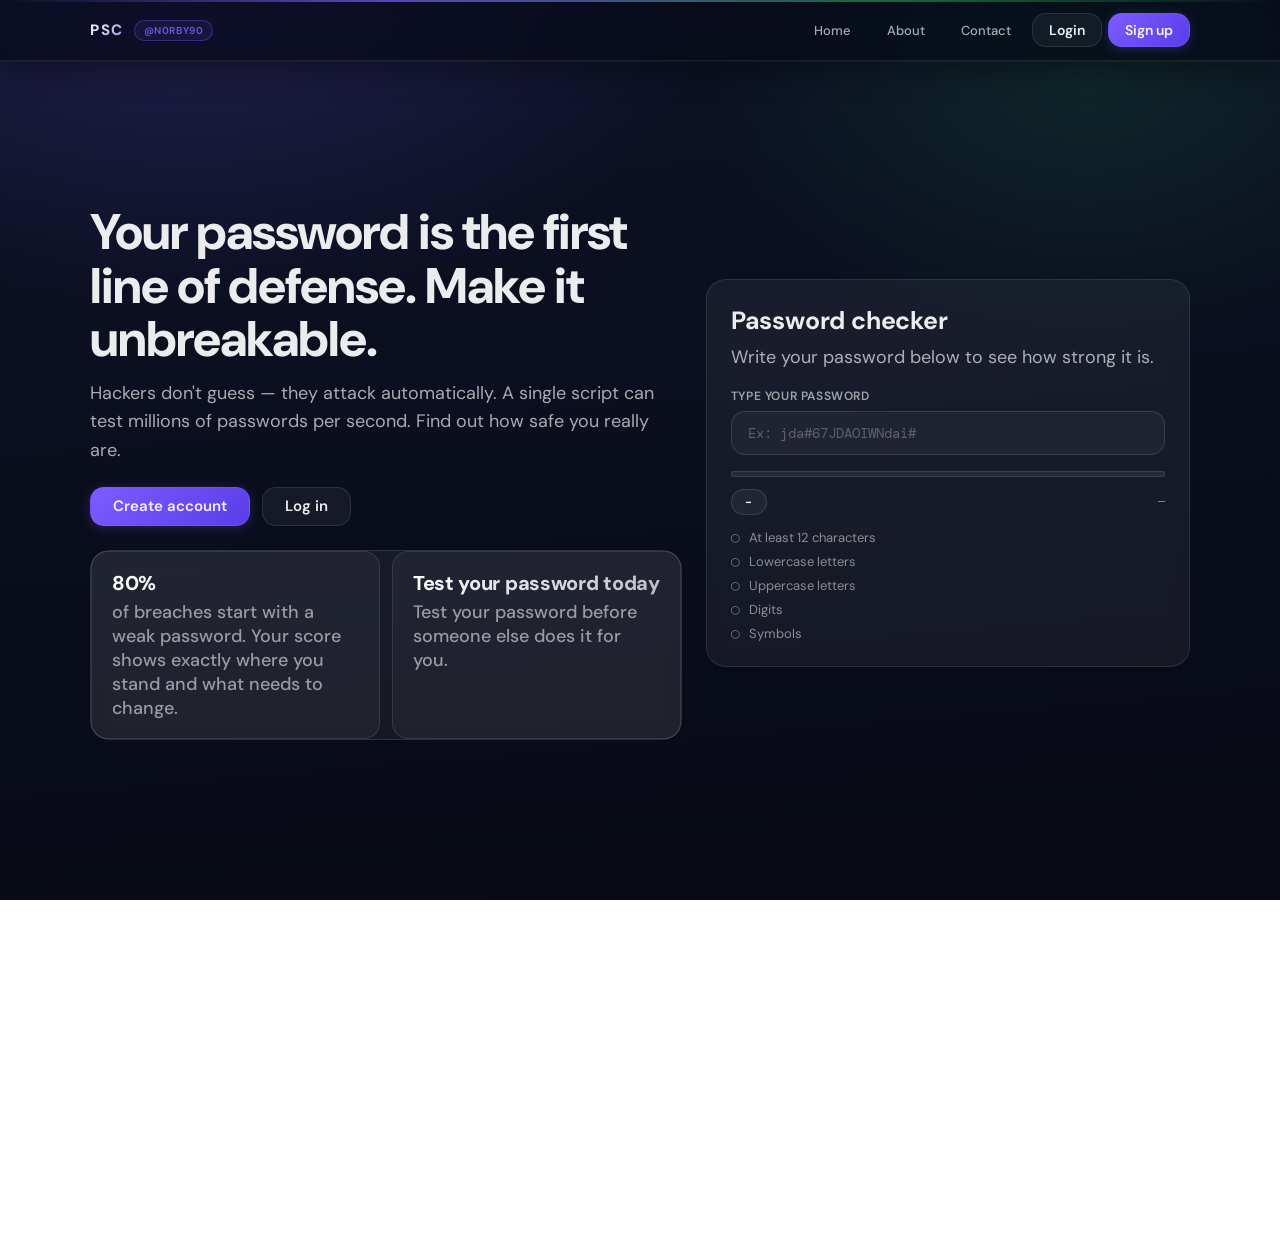
==== index.html @ a7d612fc "Update index.html" ====
<!doctype html>
<html lang="ro">
<head>
  <meta charset="UTF-8" />
  <meta name="viewport" content="width=device-width,initial-scale=1" />
  <title>Password Strength Manager</title>
  <link rel="stylesheet" href="public/style-base.css" />
  <link rel="stylesheet" href="public/style-home.css" />
  <script src="public/strength.js" defer></script>
</head>
<body>
  <header class="nav">
    <div class="container nav-inner">
      <div class="brand">
        <span>PSC</span>
        <span class="badge">@n0rby90</span>
      </div>
      <nav class="nav-links">
        <a class="btn ghost" href="/">Home</a>
        <a class="btn ghost" href="./about/about.html">About</a>
        <a class="btn ghost" href="contact/contact.html">Contact</a>
        <a class="btn" href="./login/login.html">Login</a>
        <a class="btn primary" href="signup/signup.html">Sign up</a>
      </nav>
    </div>
  </header>

  <main class="container">
    <section class="hero">
      <div class="hero-left">
        <h1 class="h1">Your password is the first line of defense. Make it unbreakable.</h1>
        <p class="p" style="margin-top: 12px;">Hackers don't guess — they attack automatically. A single script can test millions of passwords per second. Find out how safe you really are.</p>
        <div class="hero-cta">
          <a class="btn primary" href="/signup">Create account</a>
          <a class="btn" href="/login">Log in</a>
        </div>
        <div class="stats panel">
          <div class="stat">
            <div class="stat-n">80%</div>
            <div class="stat-p">of breaches start with a weak password. Your score shows exactly where you stand and what needs to change.</div>
          </div>
          <div class="stat">
            <div class="stat-n">Test your password today</div>
            <div class="stat-p">Test your password before someone else does it for you.</div>
          </div>
        </div>
      </div>

      <div class="hero-right panel">
        <h2 class="h2">Password checker</h2>
        <p class="p" style="margin-top: 6px;">Write your password below to see how strong it is.</p>
        <label class="label" for="pwCheck">Type your password</label>
        <input id="pwCheck" class="input" type="password" placeholder="Ex: jda#67JDAOIWNdai#" autocomplete="new-password" />
        <div class="meter"><div id="bar" class="bar"></div></div>
        <div class="row">
          <span id="label" class="pill">-</span>
          <span id="crackTime" class="crack-time">—</span>
        </div>
        <ul class="rules">
          <li id="rLen">At least 12 characters</li>
          <li id="rLow">Lowercase letters</li>
          <li id="rUp">Uppercase letters</li>
          <li id="rDig">Digits</li>
          <li id="rSym">Symbols</li>
        </ul>
      </div>
    </section>

    <section class="features">
      <div class="panel feature"><h3 class="h2">Clear Score</h3><p class="p" style="margin-top: 6px;">A strong password isn't hard to remember — it's hard to guess. Length and character variety make the real difference.</p></div>
      <div class="panel feature"><h3 class="h2">Every account you own is a target</h3><p class="p" style="margin-top: 6px;">Most people don't find out until it's too late.</p></div>
      <div class="panel feature"><h3 class="h2">Let us take care of your passwords</h3><p class="p" style="margin-top: 6px;">Your passwords are never stored in plain text. We use bcrypt — even if someone reaches the database, they'll find nothing useful.</p></div>
    </section>

    <footer style="margin-top: 18px; color: var(--muted); font-size: 12px; text-align:center;">© 2026 n0rby90. All rights reserved.</footer>
  </main>
</body>
</html>
---- public/style-base.css ----
@import url('https://fonts.googleapis.com/css2?family=DM+Sans:wght@400;500;700;800&family=DM+Mono:wght@400;500&display=swap');

:root{
  --bg: #070a14;
  --bg2: #0b1022;
  --panel: rgba(255,255,255,0.055);
  --panel2: rgba(255,255,255,0.08);
  --border: rgba(255,255,255,0.10);
  --border-hover: rgba(255,255,255,0.18);
  --text: rgba(255,255,255,0.92);
  --muted: rgba(255,255,255,0.65);
  --muted2: rgba(255,255,255,0.45);
  --brand: #7c5cff;
  --brand2: #22c55e;
  --shadow: 0 20px 60px rgba(0,0,0,0.60);
  --shadow-sm: 0 4px 20px rgba(0,0,0,0.35);
  --radius: 20px;
  --radius-sm: 14px;
}

*, *::before, *::after { box-sizing: border-box; }
html, body { height: 100%; }

body {
  margin: 0;
  font-family: 'DM Sans', ui-sans-serif, system-ui, -apple-system, sans-serif;
  color: var(--text);
  background:
    radial-gradient(ellipse 900px 600px at 15% -5%, rgba(124,92,255,0.20) 0%, transparent 60%),
    radial-gradient(ellipse 700px 500px at 85% 8%, rgba(34,197,94,0.12) 0%, transparent 55%),
    linear-gradient(175deg, #0d1226 0%, var(--bg) 100%);
  background-attachment: fixed;
  min-height: 100vh;
}

a { color: inherit; text-decoration: none; }

.container {
  width: min(1100px, calc(100% - 48px));
  margin: 0 auto;
}

/* ── Navbar ── */
.nav {
  position: sticky;
  top: 0;
  z-index: 50;
  backdrop-filter: blur(20px) saturate(1.6);
  -webkit-backdrop-filter: blur(20px) saturate(1.6);
  background: rgba(7,10,20,0.72);
  border-bottom: 1px solid rgba(255,255,255,0.08);
  /* subtle top glow */
  box-shadow:
    0 1px 0 0 rgba(255,255,255,0.04),
    0 8px 32px rgba(0,0,0,0.40);
}

/* thin brand-colored line at the very top */
.nav::before {
  content: '';
  position: absolute;
  top: 0; left: 0; right: 0;
  height: 2px;
  background: linear-gradient(90deg,
    transparent 0%,
    rgba(124,92,255,0.70) 30%,
    rgba(34,197,94,0.50) 70%,
    transparent 100%);
}

.nav-inner {
  display: flex;
  align-items: center;
  justify-content: space-between;
  gap: 16px;
  padding: 13px 0;
}

.brand {
  display: flex;
  align-items: center;
  gap: 10px;
  font-weight: 800;
  font-size: 15px;
  letter-spacing: 1.5px;
  text-transform: uppercase;
}

/* PSM text with subtle gradient */
.brand > span:first-child {
  background: linear-gradient(135deg, #fff 0%, rgba(180,160,255,0.90) 100%);
  -webkit-background-clip: text;
  -webkit-text-fill-color: transparent;
  background-clip: text;
}

.badge {
  font-size: 10px;
  font-weight: 600;
  color: rgba(124,92,255,0.90);
  border: 1px solid rgba(124,92,255,0.35);
  padding: 3px 9px;
  border-radius: 999px;
  background: rgba(124,92,255,0.10);
  letter-spacing: 0.6px;
  text-transform: uppercase;
}

/* nav center slot (empty for now, ready for links) */
.nav-center {
  display: flex;
  align-items: center;
  gap: 4px;
}

.nav-links {
  display: flex;
  align-items: center;
  gap: 6px;
}

/* nav ghost style — text-only feel */
.nav-links .btn.ghost {
  font-size: 13px;
  font-weight: 500;
  color: var(--muted);
  padding: 8px 14px;
  border-radius: 10px;
}

.nav-links .btn.ghost:hover {
  color: var(--text);
  background: rgba(255,255,255,0.06);
  border-color: transparent;
}

/* separator dot between ghost and bordered btns */
.nav-sep {
  width: 1px;
  height: 20px;
  background: rgba(255,255,255,0.10);
  margin: 0 4px;
}

/* ── Buttons ── */
.btn {
  display: inline-flex;
  align-items: center;
  justify-content: center;
  gap: 8px;
  padding: 9px 16px;
  border-radius: var(--radius-sm);
  border: 1px solid var(--border);
  background: rgba(255,255,255,0.05);
  color: var(--text);
  cursor: pointer;
  font-family: inherit;
  font-size: 14px;
  font-weight: 600;
  line-height: 1;
  transition: transform 100ms ease, background 120ms ease, border-color 120ms ease, box-shadow 120ms ease;
  white-space: nowrap;
  user-select: none;
}

.btn:hover {
  transform: translateY(-1px);
  background: rgba(255,255,255,0.09);
  border-color: var(--border-hover);
  box-shadow: 0 4px 16px rgba(0,0,0,0.25);
}

.btn:active { transform: translateY(0); }

.btn.ghost {
  background: transparent;
  border-color: transparent;
}
.btn.ghost:hover {
  background: rgba(255,255,255,0.06);
  border-color: var(--border);
}

.btn.primary {
  background: linear-gradient(135deg, #7c5cff 0%, #5a3de8 100%);
  border-color: rgba(124,92,255,0.50);
  box-shadow: 0 2px 12px rgba(124,92,255,0.25);
}

.btn.primary:hover {
  background: linear-gradient(135deg, #8d6fff 0%, #6a4df8 100%);
  box-shadow: 0 4px 20px rgba(124,92,255,0.40);
}

/* ── Panel ── */
.panel {
  background: var(--panel);
  border: 1px solid var(--border);
  border-radius: var(--radius);
  backdrop-filter: blur(8px);
  -webkit-backdrop-filter: blur(8px);
}

/* ── Typography ── */
.h1 {
  font-size: clamp(32px, 4.5vw, 50px);
  line-height: 1.07;
  margin: 0;
  letter-spacing: -1px;
  font-weight: 800;
}

.h2 {
  font-size: 25px;
  font-weight: 700;
  margin: 0;
  letter-spacing: -0.2px;
}

.p {
  margin: 0;
  color: var(--muted);
  font-size: 18px;
  line-height: 1.6;
}

small, .small { color: var(--muted2); font-size: 12px; }

/* ── Responsive ── */
@media (max-width: 900px) {
  .container { width: min(1100px, calc(100% - 28px)); }
  .nav-links { gap: 6px; }
  .btn { padding: 9px 12px; font-size: 13px; }
}

@media (max-width: 480px) {
  .nav-links .btn.ghost { display: none; }
}
---- public/style-home.css ----
/* ══════════════════════════════════════
   HOME PAGE — style-home.css
   ══════════════════════════════════════ */

main {
  padding: 0 0 60px;
}

/* ── Hero ── */
.hero {
  display: grid;
  grid-template-columns: 1.1fr 0.9fr;
  gap: 24px;
  align-items: center;
  min-height: calc(100vh - 56px);
  padding: 20px 0 40px;
}

.hero-left {
  padding-top: 0;
}

.hero-cta {
  display: flex;
  gap: 12px;
  flex-wrap: wrap;
  margin-top: 22px;
}

.hero-cta .btn {
  padding: 11px 22px;
  font-size: 15px;
}

/* ── Stats (2 carduri) ── */
.stats {
  margin-top: 24px;
  display: grid;
  grid-template-columns: repeat(2, 1fr);
  gap: 12px;
}

.stat {
  padding: 18px 20px;
  border-radius: 16px;
  background: rgba(255,255,255,0.045);
  border: 1px solid rgba(255,255,255,0.10);
  transition: border-color 150ms ease, background 150ms ease;
}

.stat:hover {
  background: rgba(255,255,255,0.07);
  border-color: rgba(255,255,255,0.16);
}

.stat-n {
  font-size: 20px;
  font-weight: 800;
  letter-spacing: -0.3px;
  background: linear-gradient(135deg, #fff 0%, rgba(255,255,255,0.70) 100%);
  -webkit-background-clip: text;
  -webkit-text-fill-color: transparent;
  background-clip: text;
}

.stat-p {
  margin-top: 4px;
  font-size: 18px;
  color: rgba(255,255,255,0.55);
  font-weight: 500;
}

/* ── Checker card (hero-right) ── */
.hero-right {
  padding: 24px;
  position: sticky;
  top: 80px;
}

.label {
  display: block;
  margin: 16px 0 7px;
  color: rgba(255,255,255,0.60);
  font-size: 12px;
  font-weight: 600;
  letter-spacing: 0.6px;
  text-transform: uppercase;
}

/* ── Input ── */
.input {
  width: 100%;
  padding: 12px 16px;
  border-radius: var(--radius-sm);
  border: 1px solid rgba(255,255,255,0.12);
  background: rgba(255,255,255,0.04);
  color: rgba(255,255,255,0.92);
  font-family: 'DM Mono', monospace;
  font-size: 14px;
  outline: none;
  transition: border-color 150ms ease, box-shadow 150ms ease, background 150ms ease;
}

.input::placeholder {
  color: rgba(255,255,255,0.28);
  font-family: 'DM Mono', monospace;
}

.input:focus {
  background: rgba(255,255,255,0.055);
  border-color: rgba(124,92,255,0.60);
  box-shadow: 0 0 0 3px rgba(124,92,255,0.14);
}

/* ── Strength Meter ── */
.meter {
  height: 6px;
  margin-top: 16px;
  border-radius: 999px;
  background: rgba(255,255,255,0.07);
  border: 1px solid rgba(255,255,255,0.10);
  overflow: hidden;
}

.bar {
  height: 100%;
  width: 0%;
  border-radius: 999px;
  background: linear-gradient(90deg, #7c5cff 0%, #22c55e 100%);
  transition: width 200ms cubic-bezier(0.4,0,0.2,1);
}

.crack-time {
  font-size: 12px;
  color: rgba(255,255,255,0.45);
  font-family: 'DM Mono', monospace;
  transition: color 200ms ease;
}

.crack-time.danger  { color: rgba(239,68,68,0.85);  }
.crack-time.warning { color: rgba(234,179,8,0.85);  }
.crack-time.good    { color: rgba(34,197,94,0.85);  }

/* ── Score row ── */
.row {
  display: flex;
  align-items: center;
  justify-content: space-between;
  gap: 12px;
  margin-top: 12px;
}

.row .p {
  font-size: 12px;
  color: rgba(255,255,255,0.45);
}

.pill {
  display: inline-flex;
  align-items: center;
  padding: 4px 12px;
  border-radius: 999px;
  border: 1px solid rgba(255,255,255,0.12);
  background: rgba(255,255,255,0.05);
  font-size: 12px;
  font-weight: 700;
  letter-spacing: 0.2px;
  min-width: 36px;
  justify-content: center;
}

/* ── Rules list ── */
.rules {
  margin: 14px 0 0;
  padding-left: 0;
  list-style: none;
  display: flex;
  flex-direction: column;
  gap: 7px;
}

.rules li {
  display: flex;
  align-items: center;
  gap: 9px;
  font-size: 13px;
  color: rgba(255,255,255,0.50);
  transition: color 150ms ease;
}

.rules li::before {
  content: '○';
  font-size: 11px;
  flex-shrink: 0;
  transition: content 150ms ease, color 150ms ease;
}

.rules li.ok {
  color: rgba(34,197,94,0.90);
}

.rules li.ok::before {
  content: '✓';
  color: rgba(34,197,94,0.90);
}

/* ── Features section ── */
.features {
  margin-top: 24px;
  display: grid;
  grid-template-columns: repeat(3, 1fr);
  gap: 14px;
}

.feature {
  padding: 22px 24px;
  transition: border-color 150ms ease, transform 150ms ease, box-shadow 150ms ease;
}

.feature:hover {
  transform: translateY(-2px);
  border-color: rgba(255,255,255,0.16);
  box-shadow: 0 24px 60px rgba(0,0,0,0.50);
}

.feature .h2 {
  margin-bottom: 8px;
}

/* ── Footer ── */
footer {
  margin-top: 48px;
  color: var(--muted2);
  font-size: 12px;
  text-align: center;
}

/* ── Responsive ── */
@media (max-width: 950px) {
  .hero {
    grid-template-columns: 1fr;
    min-height: unset;
    padding: 36px 0 24px;
    align-items: start;
  }

  .hero-right {
    position: static;
  }

  .stats {
    grid-template-columns: repeat(2, 1fr);
  }

  .features {
    grid-template-columns: 1fr;
  }
}

@media (max-width: 600px) {
  .stats {
    grid-template-columns: 1fr;
  }

  .features {
    grid-template-columns: 1fr;
  }

  .hero-cta .btn {
    flex: 1;
    text-align: center;
  }
}
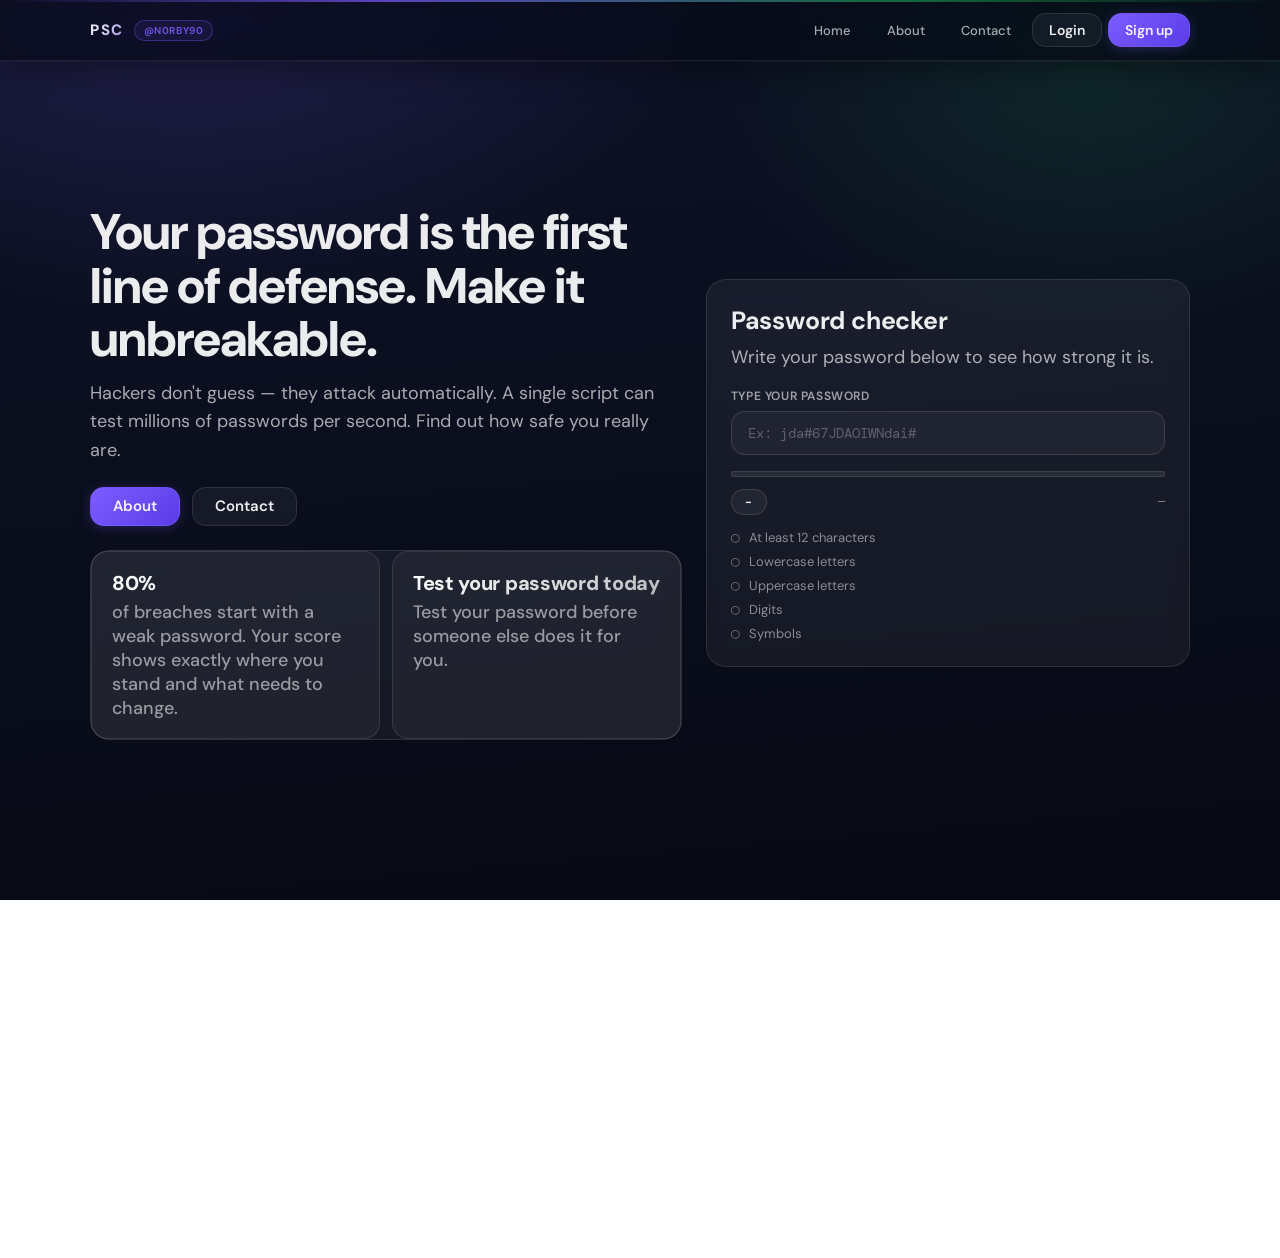
==== commit f505b6f7: "Update index.html" ====
--- a/index.html
+++ b/index.html
@@ -31,8 +31,8 @@
         <h1 class="h1">Your password is the first line of defense. Make it unbreakable.</h1>
         <p class="p" style="margin-top: 12px;">Hackers don't guess — they attack automatically. A single script can test millions of passwords per second. Find out how safe you really are.</p>
         <div class="hero-cta">
-          <a class="btn primary" href="/signup">Create account</a>
-          <a class="btn" href="/login">Log in</a>
+          <a class="btn primary" href="./about/about.html">About</a>
+          <a class="btn" href="./contact/contact.html">Contact</a>
         </div>
         <div class="stats panel">
           <div class="stat">
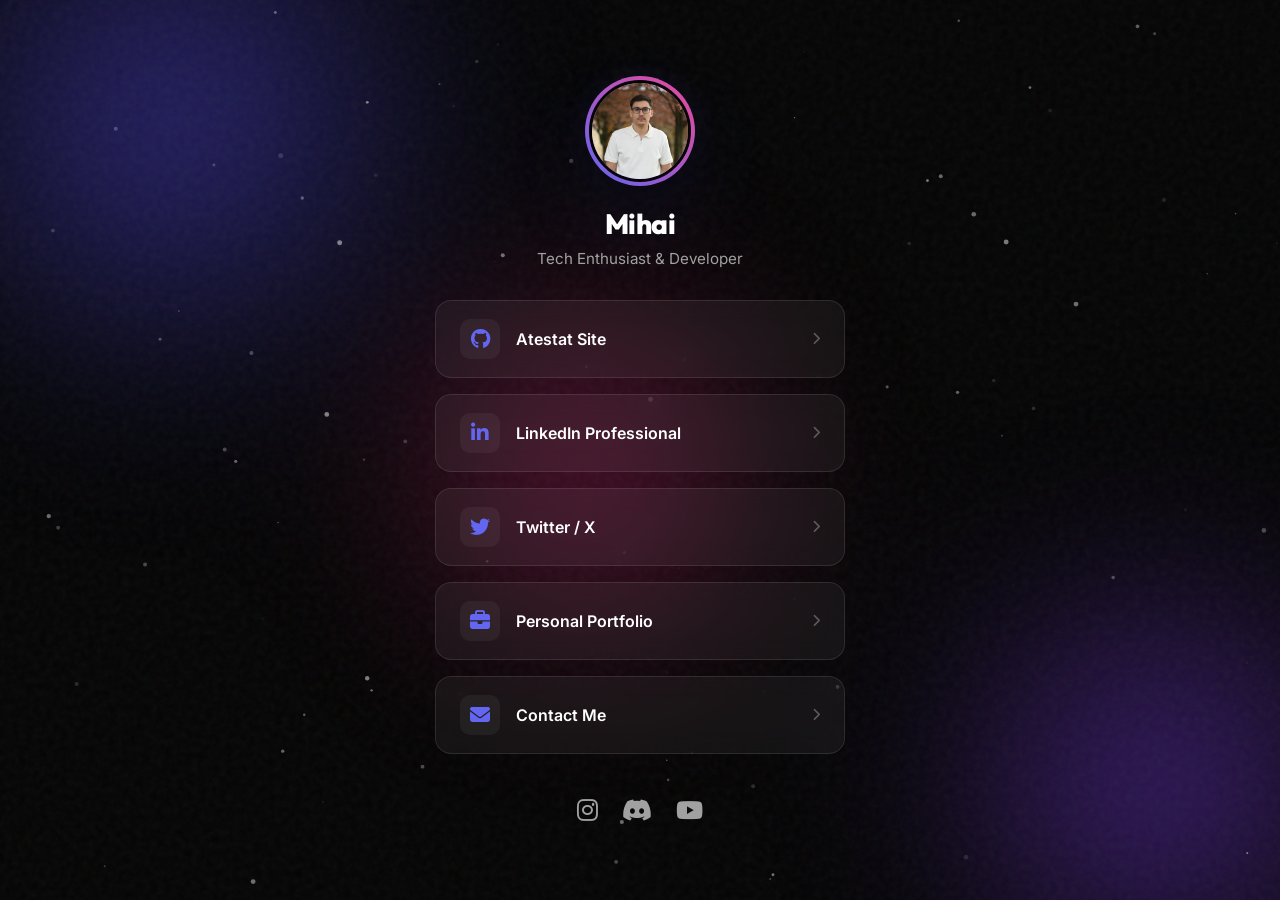
==== commit 96f71832: "Add files via upload" ====
--- a/index.html
+++ b/index.html
@@ -1,78 +1,186 @@
-<!doctype html>
-<html lang="ro">
+<!DOCTYPE html>
+<html lang="en">
+
 <head>
-  <meta charset="UTF-8" />
-  <meta name="viewport" content="width=device-width,initial-scale=1" />
-  <title>Password Strength Manager</title>
-  <link rel="stylesheet" href="public/style-base.css" />
-  <link rel="stylesheet" href="public/style-home.css" />
-  <script src="public/strength.js" defer></script>
+    <meta charset="UTF-8">
+    <meta name="viewport" content="width=device-width, initial-scale=1.0">
+    <title>Mihai | My Links & Projects</title>
+    <meta name="description" content="Personal linktree-style site for projects and social media.">
+    <link rel="stylesheet" href="style.css">
+    <link rel="preconnect" href="https://fonts.googleapis.com">
+    <link rel="preconnect" href="https://fonts.gstatic.com" crossorigin>
+    <link
+        href="https://fonts.googleapis.com/css2?family=Inter:wght@300;400;600;700&family=Outfit:wght@400;600;800&display=swap"
+        rel="stylesheet">
+    <link rel="stylesheet" href="https://cdnjs.cloudflare.com/ajax/libs/font-awesome/6.4.0/css/all.min.css">
 </head>
+
 <body>
-  <header class="nav">
-    <div class="container nav-inner">
-      <div class="brand">
-        <span>PSC</span>
-        <span class="badge">@n0rby90</span>
-      </div>
-      <nav class="nav-links">
-        <a class="btn ghost" href="/">Home</a>
-        <a class="btn ghost" href="./about/about.html">About</a>
-        <a class="btn ghost" href="contact/contact.html">Contact</a>
-        <a class="btn" href="./login/login.html">Login</a>
-        <a class="btn primary" href="signup/signup.html">Sign up</a>
-      </nav>
+    <div class="background-blobs">
+        <div class="blob blob-1"></div>
+        <div class="blob blob-2"></div>
+        <div class="blob blob-3"></div>
     </div>
-  </header>
+    <div class="noise-overlay"></div>
+    <canvas id="particle-canvas"></canvas>
 
-  <main class="container">
-    <section class="hero">
-      <div class="hero-left">
-        <h1 class="h1">Your password is the first line of defense. Make it unbreakable.</h1>
-        <p class="p" style="margin-top: 12px;">Hackers don't guess — they attack automatically. A single script can test millions of passwords per second. Find out how safe you really are.</p>
-        <div class="hero-cta">
-          <a class="btn primary" href="./about/about.html">About</a>
-          <a class="btn" href="./contact/contact.html">Contact</a>
-        </div>
-        <div class="stats panel">
-          <div class="stat">
-            <div class="stat-n">80%</div>
-            <div class="stat-p">of breaches start with a weak password. Your score shows exactly where you stand and what needs to change.</div>
-          </div>
-          <div class="stat">
-            <div class="stat-n">Test your password today</div>
-            <div class="stat-p">Test your password before someone else does it for you.</div>
-          </div>
-        </div>
-      </div>
+    <main class="container">
+        <header class="profile-section">
+            <div class="profile-image-container">
+                <img src="profile1.png" alt="Profile Photo" id="profile-img">
+            </div>
+            <h1 id="profile-name">Mihai</h1>
+            <p id="profile-bio">Tech Enthusiast & Developer</p>
+        </header>
 
-      <div class="hero-right panel">
-        <h2 class="h2">Password checker</h2>
-        <p class="p" style="margin-top: 6px;">Write your password below to see how strong it is.</p>
-        <label class="label" for="pwCheck">Type your password</label>
-        <input id="pwCheck" class="input" type="password" placeholder="Ex: jda#67JDAOIWNdai#" autocomplete="new-password" />
-        <div class="meter"><div id="bar" class="bar"></div></div>
-        <div class="row">
-          <span id="label" class="pill">-</span>
-          <span id="crackTime" class="crack-time">—</span>
-        </div>
-        <ul class="rules">
-          <li id="rLen">At least 12 characters</li>
-          <li id="rLow">Lowercase letters</li>
-          <li id="rUp">Uppercase letters</li>
-          <li id="rDig">Digits</li>
-          <li id="rSym">Symbols</li>
-        </ul>
-      </div>
-    </section>
+        <section class="links-section">
+            <a href="https://norby90.github.io/index.html" class="link-card" id="link-github">
+                <span class="icon-wrapper"><i class="fa-brands fa-github"></i></span>
+                <span class="link-text">Atestat Site</span>
+                <span class="arrow"><i class="fa-solid fa-chevron-right"></i></span>
+            </a>
+            <a href="#" class="link-card" id="link-linkedin">
+                <span class="icon-wrapper"><i class="fa-brands fa-linkedin-in"></i></span>
+                <span class="link-text">LinkedIn Professional</span>
+                <span class="arrow"><i class="fa-solid fa-chevron-right"></i></span>
+            </a>
+            <a href="#" class="link-card" id="link-twitter">
+                <span class="icon-wrapper"><i class="fa-brands fa-twitter"></i></span>
+                <span class="link-text">Twitter / X</span>
+                <span class="arrow"><i class="fa-solid fa-chevron-right"></i></span>
+            </a>
+            <a href="#" class="link-card" id="link-portfolio">
+                <span class="icon-wrapper"><i class="fa-solid fa-briefcase"></i></span>
+                <span class="link-text">Personal Portfolio</span>
+                <span class="arrow"><i class="fa-solid fa-chevron-right"></i></span>
+            </a>
+            <a href="#" class="link-card" id="link-email">
+                <span class="icon-wrapper"><i class="fa-solid fa-envelope"></i></span>
+                <span class="link-text">Contact Me</span>
+                <span class="arrow"><i class="fa-solid fa-chevron-right"></i></span>
+            </a>
+        </section>
 
-    <section class="features">
-      <div class="panel feature"><h3 class="h2">Clear Score</h3><p class="p" style="margin-top: 6px;">A strong password isn't hard to remember — it's hard to guess. Length and character variety make the real difference.</p></div>
-      <div class="panel feature"><h3 class="h2">Every account you own is a target</h3><p class="p" style="margin-top: 6px;">Most people don't find out until it's too late.</p></div>
-      <div class="panel feature"><h3 class="h2">Let us take care of your passwords</h3><p class="p" style="margin-top: 6px;">Your passwords are never stored in plain text. We use bcrypt — even if someone reaches the database, they'll find nothing useful.</p></div>
-    </section>
+        <footer class="social-footer">
+            <div class="social-icons">
+                <a href="#" aria-label="Instagram"><i class="fa-brands fa-instagram"></i></a>
+                <a href="#" aria-label="Discord"><i class="fa-brands fa-discord"></i></a>
+                <a href="#" aria-label="YouTube"><i class="fa-brands fa-youtube"></i></a>
+            </div>
+        </footer>
+    </main>
 
-    <footer style="margin-top: 18px; color: var(--muted); font-size: 12px; text-align:center;">© 2026 n0rby90. All rights reserved.</footer>
-  </main>
+    <script>
+        // Particle System
+        const canvas = document.getElementById('particle-canvas');
+        const ctx = canvas.getContext('2d');
+        let particles = [];
+        let mouse = { x: null, y: null, radius: 150 };
+
+        window.addEventListener('mousemove', (e) => {
+            mouse.x = e.x;
+            mouse.y = e.y;
+        });
+
+        function resize() {
+            canvas.width = window.innerWidth;
+            canvas.height = window.innerHeight;
+        }
+
+        window.addEventListener('resize', resize);
+        resize();
+
+        class Particle {
+            constructor() {
+                this.reset();
+            }
+
+            reset() {
+                this.x = Math.random() * canvas.width;
+                this.y = Math.random() * canvas.height;
+                this.size = Math.random() * 2 + 0.5;
+                this.speedX = Math.random() * 0.5 - 0.25;
+                this.speedY = Math.random() * 0.5 - 0.25;
+                this.opacity = Math.random() * 0.5;
+                this.baseX = this.x;
+                this.baseY = this.y;
+                this.density = (Math.random() * 30) + 1;
+            }
+
+            update() {
+                // Mouse interaction
+                let dx = mouse.x - this.x;
+                let dy = mouse.y - this.y;
+                let distance = Math.sqrt(dx * dx + dy * dy);
+                let forceDirectionX = dx / distance;
+                let forceDirectionY = dy / distance;
+                let maxDistance = mouse.radius;
+                let force = (maxDistance - distance) / maxDistance;
+                let directionX = forceDirectionX * force * this.density;
+                let directionY = forceDirectionY * force * this.density;
+
+                if (distance < mouse.radius) {
+                    this.x -= directionX;
+                    this.y -= directionY;
+                } else {
+                    if (this.x !== this.baseX) {
+                        let dx = this.x - this.baseX;
+                        this.x -= dx / 20;
+                    }
+                    if (this.y !== this.baseY) {
+                        let dy = this.y - this.baseY;
+                        this.y -= dy / 20;
+                    }
+                }
+
+                this.x += this.speedX;
+                this.y += this.speedY;
+
+                // Keep particles in view
+                if (this.x < 0) this.x = canvas.width;
+                if (this.x > canvas.width) this.x = 0;
+                if (this.y < 0) this.y = canvas.height;
+                if (this.y > canvas.height) this.y = 0;
+            }
+
+            draw() {
+                ctx.beginPath();
+                ctx.arc(this.x, this.y, this.size, 0, Math.PI * 2);
+                ctx.fillStyle = `rgba(255, 255, 255, ${this.opacity})`;
+                ctx.fill();
+            }
+        }
+
+        function init() {
+            particles = [];
+            for (let i = 0; i < 100; i++) {
+                particles.push(new Particle());
+            }
+        }
+
+        function animate() {
+            ctx.clearRect(0, 0, canvas.width, canvas.height);
+            particles.forEach(p => {
+                p.update();
+                p.draw();
+            });
+            requestAnimationFrame(animate);
+        }
+
+        init();
+        animate();
+
+        // Card hover effect
+        document.querySelectorAll('.link-card').forEach(card => {
+            card.addEventListener('mousemove', (e) => {
+                const rect = card.getBoundingClientRect();
+                const x = e.clientX - rect.left;
+                const y = e.clientY - rect.top;
+                card.style.setProperty('--mouse-x', `${x}px`);
+                card.style.setProperty('--mouse-y', `${y}px`);
+            });
+        });
+    </script>
 </body>
-</html>
+
+</html>
--- a/style.css
+++ b/style.css
@@ -0,0 +1,321 @@
+:root {
+    --bg-color: #050505;
+    --text-primary: #ffffff;
+    --text-secondary: #a1a1a1;
+    --glass-bg: rgba(255, 255, 255, 0.05);
+    --glass-border: rgba(255, 255, 255, 0.1);
+    --accent-color: #6366f1; /* Indigo */
+    --hover-bg: rgba(255, 255, 255, 0.1);
+    --font-main: 'Inter', sans-serif;
+    --font-heading: 'Outfit', sans-serif;
+}
+
+* {
+    margin: 0;
+    padding: 0;
+    box-sizing: border-box;
+}
+
+body {
+    background-color: var(--bg-color);
+    color: var(--text-primary);
+    font-family: var(--font-main);
+    min-height: 100vh;
+    display: flex;
+    justify-content: center;
+    align-items: center;
+    overflow-x: hidden;
+}
+
+/* Background Blobs */
+.background-blobs {
+    position: fixed;
+    top: 0;
+    left: 0;
+    width: 100%;
+    height: 100%;
+    z-index: -2;
+    filter: blur(100px);
+    opacity: 0.6;
+}
+
+.blob {
+    position: absolute;
+    border-radius: 50%;
+}
+
+.blob-1 {
+    width: 600px;
+    height: 600px;
+    background: radial-gradient(circle, #4f46e5 0%, transparent 70%);
+    top: -20%;
+    left: -10%;
+    animation: move 25s infinite alternate;
+}
+
+.blob-2 {
+    width: 500px;
+    height: 500px;
+    background: radial-gradient(circle, #7c3aed 0%, transparent 70%);
+    bottom: -15%;
+    right: -10%;
+    animation: move 20s infinite alternate-reverse;
+}
+
+.blob-3 {
+    width: 400px;
+    height: 400px;
+    background: radial-gradient(circle, #db2777 0%, transparent 70%);
+    top: 30%;
+    left: 30%;
+    animation: move 30s infinite alternate;
+}
+
+.noise-overlay {
+    position: fixed;
+    top: 0;
+    left: 0;
+    width: 100%;
+    height: 100%;
+    background: url("data:image/svg+xml,%3Csvg viewBox='0 0 200 200' xmlns='http://www.w3.org/2000/svg'%3E%3Cfilter id='noiseFilter'%3E%3CfeTurbulence type='fractalNoise' baseFrequency='0.65' numOctaves='3' stitchTiles='stitch'/%3E%3C/filter%3E%3Crect width='100%25' height='100%25' filter='url(%23noiseFilter)'/%3E%3C/svg%3E");
+    opacity: 0.05;
+    pointer-events: none;
+    z-index: -1;
+}
+
+.profile-section {
+    text-align: center;
+    animation: fadeInDown 0.8s ease-out;
+    position: relative;
+}
+
+.profile-section::before {
+    content: '';
+    position: absolute;
+    top: 50%;
+    left: 50%;
+    width: 200px;
+    height: 200px;
+    background: radial-gradient(circle, var(--accent-color) 0%, transparent 70%);
+    opacity: 0.1;
+    filter: blur(40px);
+    transform: translate(-50%, -50%);
+    z-index: -1;
+    pointer-events: none;
+}
+
+#particle-canvas {
+    position: fixed;
+    top: 0;
+    left: 0;
+    width: 100%;
+    height: 100%;
+    z-index: -1;
+    pointer-events: none;
+}
+
+@keyframes move {
+    from { transform: translate(0, 0) scale(1); }
+    to { transform: translate(50px, 50px) scale(1.1); }
+}
+
+/* Container */
+.container {
+    width: 100%;
+    max-width: 450px;
+    padding: 40px 20px;
+    display: flex;
+    flex-direction: column;
+    align-items: center;
+    gap: 32px;
+    z-index: 1;
+}
+
+/* Profile Section */
+.profile-section {
+    text-align: center;
+    animation: fadeInDown 0.8s ease-out;
+}
+
+.profile-image-container {
+    position: relative;
+    width: 110px;
+    height: 110px;
+    border-radius: 50%;
+    padding: 4px;
+    background: linear-gradient(45deg, var(--accent-color), #ec4899);
+    margin-bottom: 20px;
+    display: inline-block;
+    box-shadow: 0 10px 25px rgba(0, 0, 0, 0.5);
+}
+
+.profile-image-container::after {
+    content: '';
+    position: absolute;
+    top: -10px;
+    left: -10px;
+    right: -10px;
+    bottom: -10px;
+    background: radial-gradient(circle, var(--accent-color) 0%, transparent 70%);
+    opacity: 0.3;
+    z-index: -1;
+    filter: blur(15px);
+    animation: pulse 4s infinite;
+}
+
+@keyframes pulse {
+    0%, 100% { transform: scale(1); opacity: 0.2; }
+    50% { transform: scale(1.1); opacity: 0.4; }
+}
+
+.profile-image-container img {
+    width: 100%;
+    height: 100%;
+    border-radius: 50%;
+    object-fit: cover;
+    border: 3px solid var(--bg-color);
+}
+
+#profile-name {
+    font-family: var(--font-heading);
+    font-size: 1.75rem;
+    font-weight: 800;
+    letter-spacing: -0.02em;
+    margin-bottom: 8px;
+}
+
+#profile-bio {
+    color: var(--text-secondary);
+    font-size: 0.95rem;
+    font-weight: 400;
+}
+
+/* Links Section */
+.links-section {
+    width: 100%;
+    display: flex;
+    flex-direction: column;
+    gap: 16px;
+    animation: fadeInUp 0.8s ease-out 0.2s both;
+}
+
+.link-card {
+    position: relative;
+    width: 100%;
+    padding: 18px 24px;
+    background: var(--glass-bg);
+    border: 1px solid var(--glass-border);
+    border-radius: 16px;
+    display: flex;
+    align-items: center;
+    text-decoration: none;
+    color: var(--text-primary);
+    transition: all 0.3s cubic-bezier(0.4, 0, 0.2, 1);
+    backdrop-filter: blur(12px);
+    overflow: hidden;
+}
+
+.link-card::before {
+    content: '';
+    position: absolute;
+    top: 0;
+    left: 0;
+    width: 100%;
+    height: 100%;
+    background: radial-gradient(circle at var(--mouse-x, 50%) var(--mouse-y, 50%), rgba(255, 255, 255, 0.1), transparent 80%);
+    opacity: 0;
+    transition: opacity 0.3s;
+}
+
+.link-card:hover {
+    transform: translateY(-4px) scale(1.02);
+    background: var(--hover-bg);
+    border-color: rgba(255, 255, 255, 0.2);
+    box-shadow: 0 10px 30px rgba(0, 0, 0, 0.3);
+}
+
+.link-card:hover::before {
+    opacity: 1;
+}
+
+.icon-wrapper {
+    width: 40px;
+    height: 40px;
+    display: flex;
+    align-items: center;
+    justify-content: center;
+    font-size: 1.25rem;
+    background: rgba(255, 255, 255, 0.05);
+    border-radius: 10px;
+    margin-right: 16px;
+    color: var(--accent-color);
+}
+
+.link-text {
+    flex-grow: 1;
+    font-weight: 600;
+    font-size: 1rem;
+}
+
+.arrow {
+    font-size: 0.8rem;
+    color: var(--text-secondary);
+    opacity: 0.5;
+    transition: transform 0.3s;
+}
+
+.link-card:hover .arrow {
+    transform: translateX(4px);
+    opacity: 1;
+}
+
+/* Footer */
+.social-footer {
+    margin-top: 10px;
+    animation: fadeIn 1s ease-out 0.5s both;
+}
+
+.social-icons {
+    display: flex;
+    gap: 24px;
+}
+
+.social-icons a {
+    color: var(--text-secondary);
+    font-size: 1.5rem;
+    transition: all 0.3s;
+}
+
+.social-icons a:hover {
+    color: var(--text-primary);
+    transform: translateY(-2px);
+}
+
+/* Animations */
+@keyframes fadeInDown {
+    from { opacity: 0; transform: translateY(-20px); }
+    to { opacity: 1; transform: translateY(0); }
+}
+
+@keyframes fadeInUp {
+    from { opacity: 0; transform: translateY(20px); }
+    to { opacity: 1; transform: translateY(0); }
+}
+
+@keyframes fadeIn {
+    from { opacity: 0; }
+    to { opacity: 1; }
+}
+
+/* Mobile adjustments */
+@media (max-width: 480px) {
+    .container {
+        padding: 30px 15px;
+    }
+    #profile-name {
+        font-size: 1.5rem;
+    }
+    .link-card {
+        padding: 16px 20px;
+    }
+}
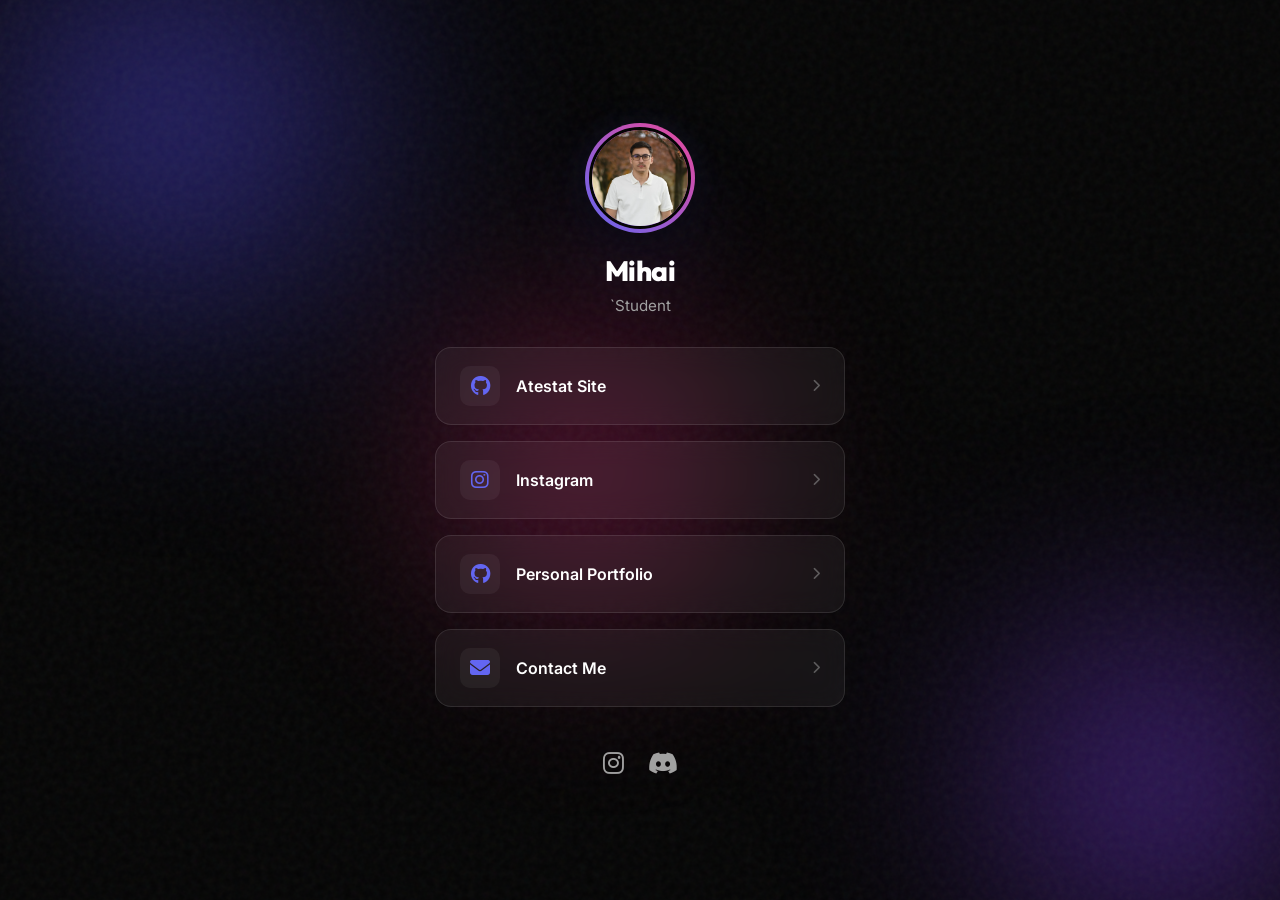
==== commit cbfd1db9: "Update index.html" ====
--- a/index.html
+++ b/index.html
@@ -6,6 +6,7 @@
     <meta name="viewport" content="width=device-width, initial-scale=1.0">
     <title>Mihai | My Links & Projects</title>
     <meta name="description" content="Personal linktree-style site for projects and social media.">
+    <link rel="icon" type="image/svg+xml" href="favicon.svg">
     <link rel="stylesheet" href="style.css">
     <link rel="preconnect" href="https://fonts.googleapis.com">
     <link rel="preconnect" href="https://fonts.gstatic.com" crossorigin>
@@ -30,7 +31,7 @@
                 <img src="profile1.png" alt="Profile Photo" id="profile-img">
             </div>
             <h1 id="profile-name">Mihai</h1>
-            <p id="profile-bio">Tech Enthusiast & Developer</p>
+            <p id="profile-bio">`Student</p>
         </header>
 
         <section class="links-section">
@@ -39,22 +40,17 @@
                 <span class="link-text">Atestat Site</span>
                 <span class="arrow"><i class="fa-solid fa-chevron-right"></i></span>
             </a>
-            <a href="#" class="link-card" id="link-linkedin">
-                <span class="icon-wrapper"><i class="fa-brands fa-linkedin-in"></i></span>
-                <span class="link-text">LinkedIn Professional</span>
+            <a href="https://www.instagram.com/mihaii_90/" class="link-card" id="link-instagram">
+                <span class="icon-wrapper"><i class="fa-brands fa-instagram"></i></span>
+                <span class="link-text">Instagram</span>
                 <span class="arrow"><i class="fa-solid fa-chevron-right"></i></span>
             </a>
-            <a href="#" class="link-card" id="link-twitter">
-                <span class="icon-wrapper"><i class="fa-brands fa-twitter"></i></span>
-                <span class="link-text">Twitter / X</span>
-                <span class="arrow"><i class="fa-solid fa-chevron-right"></i></span>
-            </a>
-            <a href="#" class="link-card" id="link-portfolio">
-                <span class="icon-wrapper"><i class="fa-solid fa-briefcase"></i></span>
+            <a href="https://github.com/norby90" class="link-card" id="link-portfolio">
+                <span class="icon-wrapper"><i class="fa-brands fa-github"></i></span>
                 <span class="link-text">Personal Portfolio</span>
                 <span class="arrow"><i class="fa-solid fa-chevron-right"></i></span>
             </a>
-            <a href="#" class="link-card" id="link-email">
+            <a href="mailto:mihai440@proton.me" class="link-card" id="link-email">
                 <span class="icon-wrapper"><i class="fa-solid fa-envelope"></i></span>
                 <span class="link-text">Contact Me</span>
                 <span class="arrow"><i class="fa-solid fa-chevron-right"></i></span>
@@ -63,124 +59,14 @@
 
         <footer class="social-footer">
             <div class="social-icons">
-                <a href="#" aria-label="Instagram"><i class="fa-brands fa-instagram"></i></a>
-                <a href="#" aria-label="Discord"><i class="fa-brands fa-discord"></i></a>
-                <a href="#" aria-label="YouTube"><i class="fa-brands fa-youtube"></i></a>
+                <a href="https://www.instagram.com/mihaii_90/" aria-label="Instagram"><i
+                        class="fa-brands fa-instagram"></i></a>
+                <a href="https://discord.gg/D4D82Q923f" aria-label="Discord"><i class="fa-brands fa-discord"></i></a>
             </div>
         </footer>
     </main>
 
-    <script>
-        // Particle System
-        const canvas = document.getElementById('particle-canvas');
-        const ctx = canvas.getContext('2d');
-        let particles = [];
-        let mouse = { x: null, y: null, radius: 150 };
-
-        window.addEventListener('mousemove', (e) => {
-            mouse.x = e.x;
-            mouse.y = e.y;
-        });
-
-        function resize() {
-            canvas.width = window.innerWidth;
-            canvas.height = window.innerHeight;
-        }
-
-        window.addEventListener('resize', resize);
-        resize();
-
-        class Particle {
-            constructor() {
-                this.reset();
-            }
-
-            reset() {
-                this.x = Math.random() * canvas.width;
-                this.y = Math.random() * canvas.height;
-                this.size = Math.random() * 2 + 0.5;
-                this.speedX = Math.random() * 0.5 - 0.25;
-                this.speedY = Math.random() * 0.5 - 0.25;
-                this.opacity = Math.random() * 0.5;
-                this.baseX = this.x;
-                this.baseY = this.y;
-                this.density = (Math.random() * 30) + 1;
-            }
-
-            update() {
-                // Mouse interaction
-                let dx = mouse.x - this.x;
-                let dy = mouse.y - this.y;
-                let distance = Math.sqrt(dx * dx + dy * dy);
-                let forceDirectionX = dx / distance;
-                let forceDirectionY = dy / distance;
-                let maxDistance = mouse.radius;
-                let force = (maxDistance - distance) / maxDistance;
-                let directionX = forceDirectionX * force * this.density;
-                let directionY = forceDirectionY * force * this.density;
-
-                if (distance < mouse.radius) {
-                    this.x -= directionX;
-                    this.y -= directionY;
-                } else {
-                    if (this.x !== this.baseX) {
-                        let dx = this.x - this.baseX;
-                        this.x -= dx / 20;
-                    }
-                    if (this.y !== this.baseY) {
-                        let dy = this.y - this.baseY;
-                        this.y -= dy / 20;
-                    }
-                }
-
-                this.x += this.speedX;
-                this.y += this.speedY;
-
-                // Keep particles in view
-                if (this.x < 0) this.x = canvas.width;
-                if (this.x > canvas.width) this.x = 0;
-                if (this.y < 0) this.y = canvas.height;
-                if (this.y > canvas.height) this.y = 0;
-            }
-
-            draw() {
-                ctx.beginPath();
-                ctx.arc(this.x, this.y, this.size, 0, Math.PI * 2);
-                ctx.fillStyle = `rgba(255, 255, 255, ${this.opacity})`;
-                ctx.fill();
-            }
-        }
-
-        function init() {
-            particles = [];
-            for (let i = 0; i < 100; i++) {
-                particles.push(new Particle());
-            }
-        }
-
-        function animate() {
-            ctx.clearRect(0, 0, canvas.width, canvas.height);
-            particles.forEach(p => {
-                p.update();
-                p.draw();
-            });
-            requestAnimationFrame(animate);
-        }
-
-        init();
-        animate();
-
-        // Card hover effect
-        document.querySelectorAll('.link-card').forEach(card => {
-            card.addEventListener('mousemove', (e) => {
-                const rect = card.getBoundingClientRect();
-                const x = e.clientX - rect.left;
-                const y = e.clientY - rect.top;
-                card.style.setProperty('--mouse-x', `${x}px`);
-                card.style.setProperty('--mouse-y', `${y}px`);
-            });
-        });
-    </script>
+    <script src="script.js"></script>
 </body>
 
-</html>+</html>
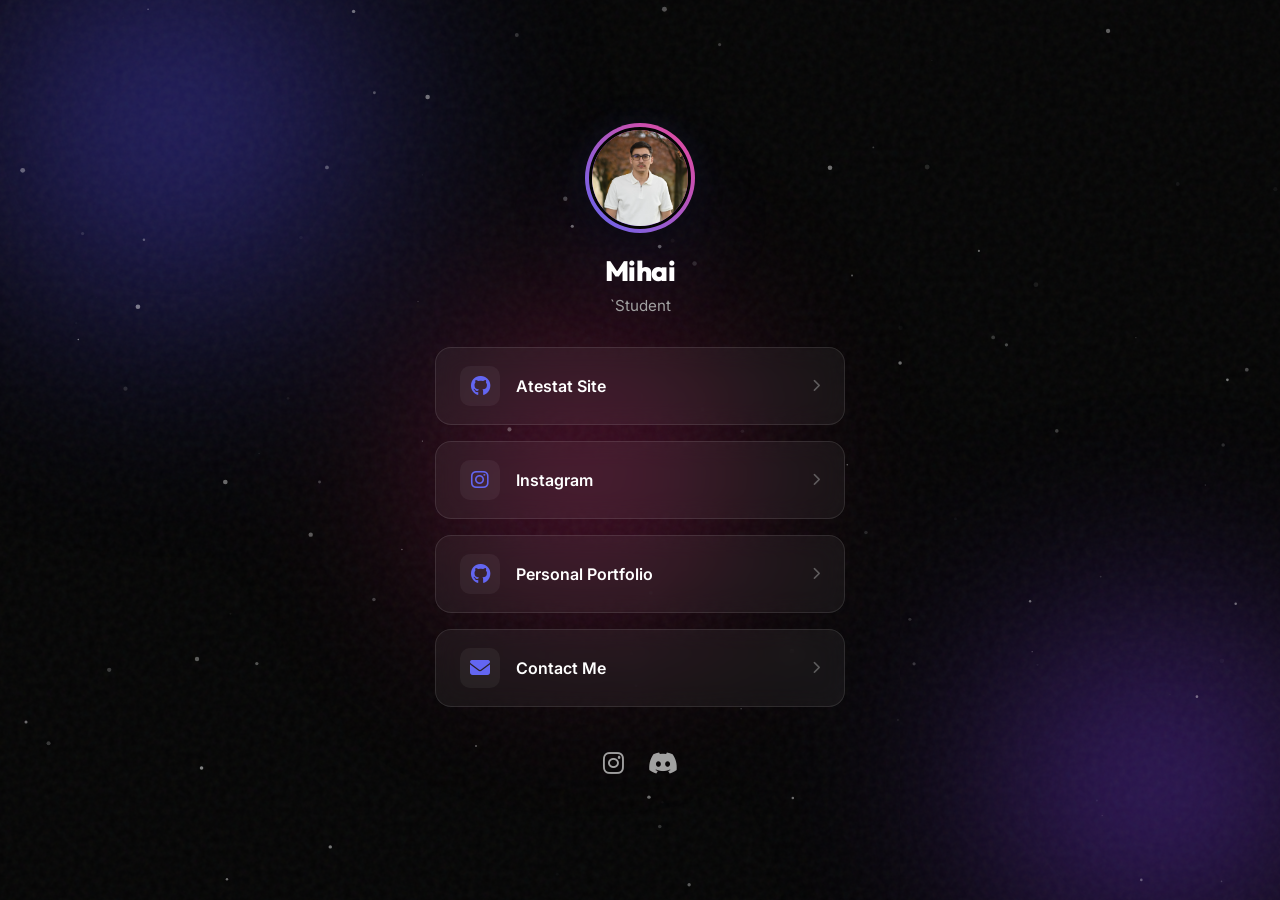
==== commit 3c42af19: "Update index.html" ====
--- a/index.html
+++ b/index.html
@@ -35,7 +35,7 @@
         </header>
 
         <section class="links-section">
-            <a href="https://norby90.github.io/index.html" class="link-card" id="link-github">
+            <a href="https://norby90.github.io/site-atestat/" class="link-card" id="link-github">
                 <span class="icon-wrapper"><i class="fa-brands fa-github"></i></span>
                 <span class="link-text">Atestat Site</span>
                 <span class="arrow"><i class="fa-solid fa-chevron-right"></i></span>
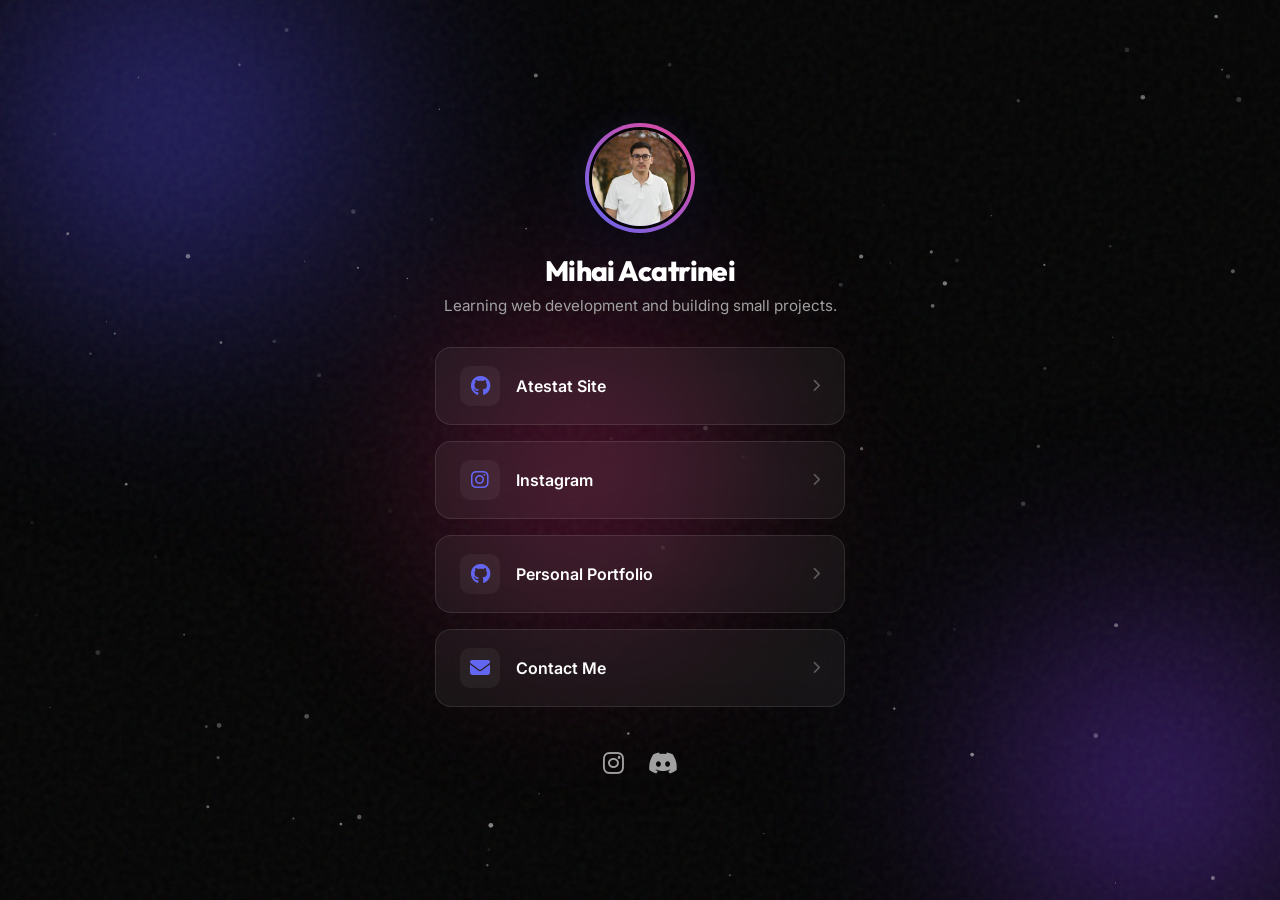
==== commit 790b14e5: "Update profile name and bio in index.html" ====
--- a/index.html
+++ b/index.html
@@ -30,8 +30,8 @@
             <div class="profile-image-container">
                 <img src="profile1.png" alt="Profile Photo" id="profile-img">
             </div>
-            <h1 id="profile-name">Mihai</h1>
-            <p id="profile-bio">`Student</p>
+            <h1 id="profile-name">Mihai Acatrinei</h1>
+            <p id="profile-bio">Learning web development and building small projects.</p>
         </header>
 
         <section class="links-section">
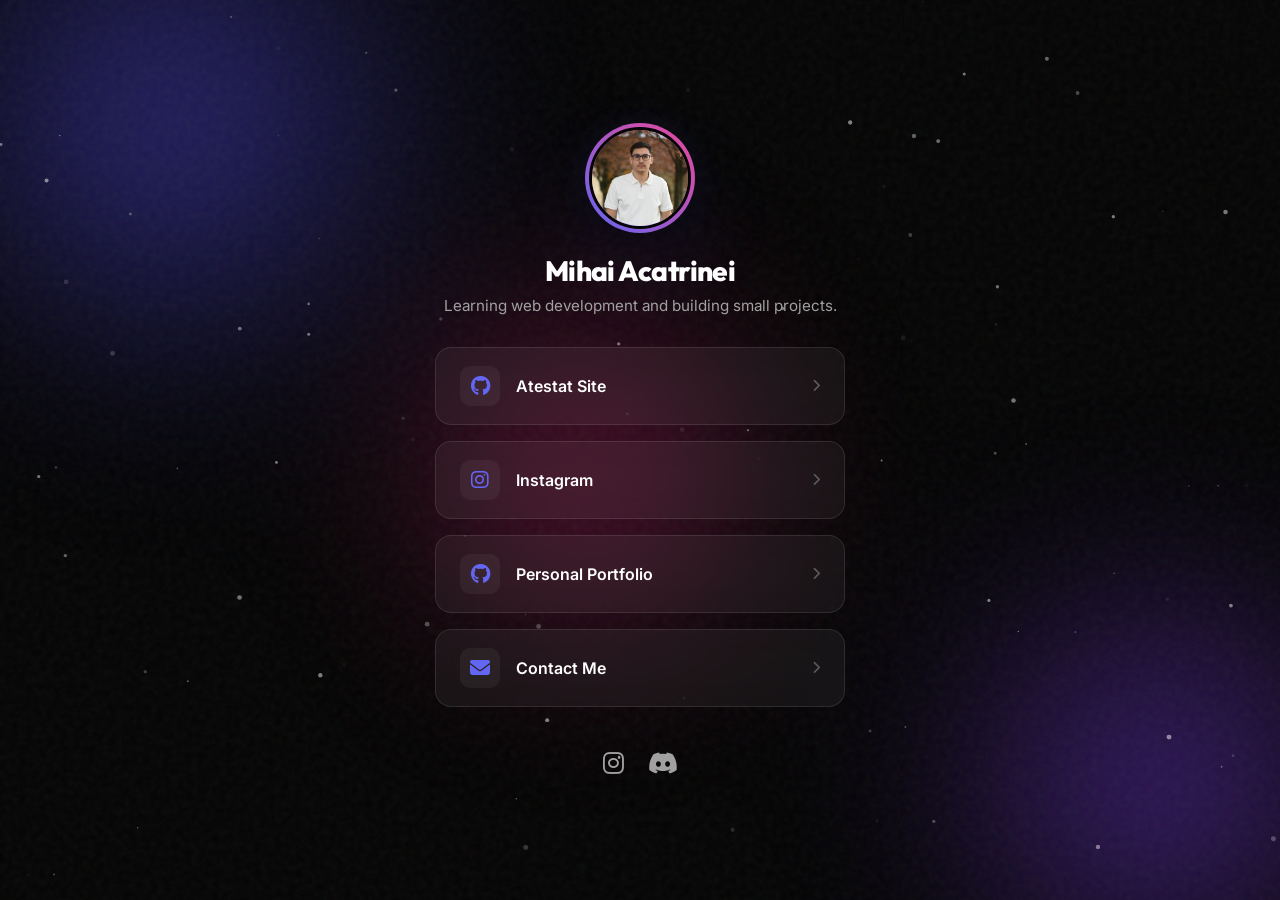
==== commit 26cd8170: "Update index.html" ====
--- a/index.html
+++ b/index.html
@@ -4,7 +4,7 @@
 <head>
     <meta charset="UTF-8">
     <meta name="viewport" content="width=device-width, initial-scale=1.0">
-    <title>Mihai | My Links & Projects</title>
+    <title>Mihai Acatrinei | My Links</title>
     <meta name="description" content="Personal linktree-style site for projects and social media.">
     <link rel="icon" type="image/svg+xml" href="favicon.svg">
     <link rel="stylesheet" href="style.css">
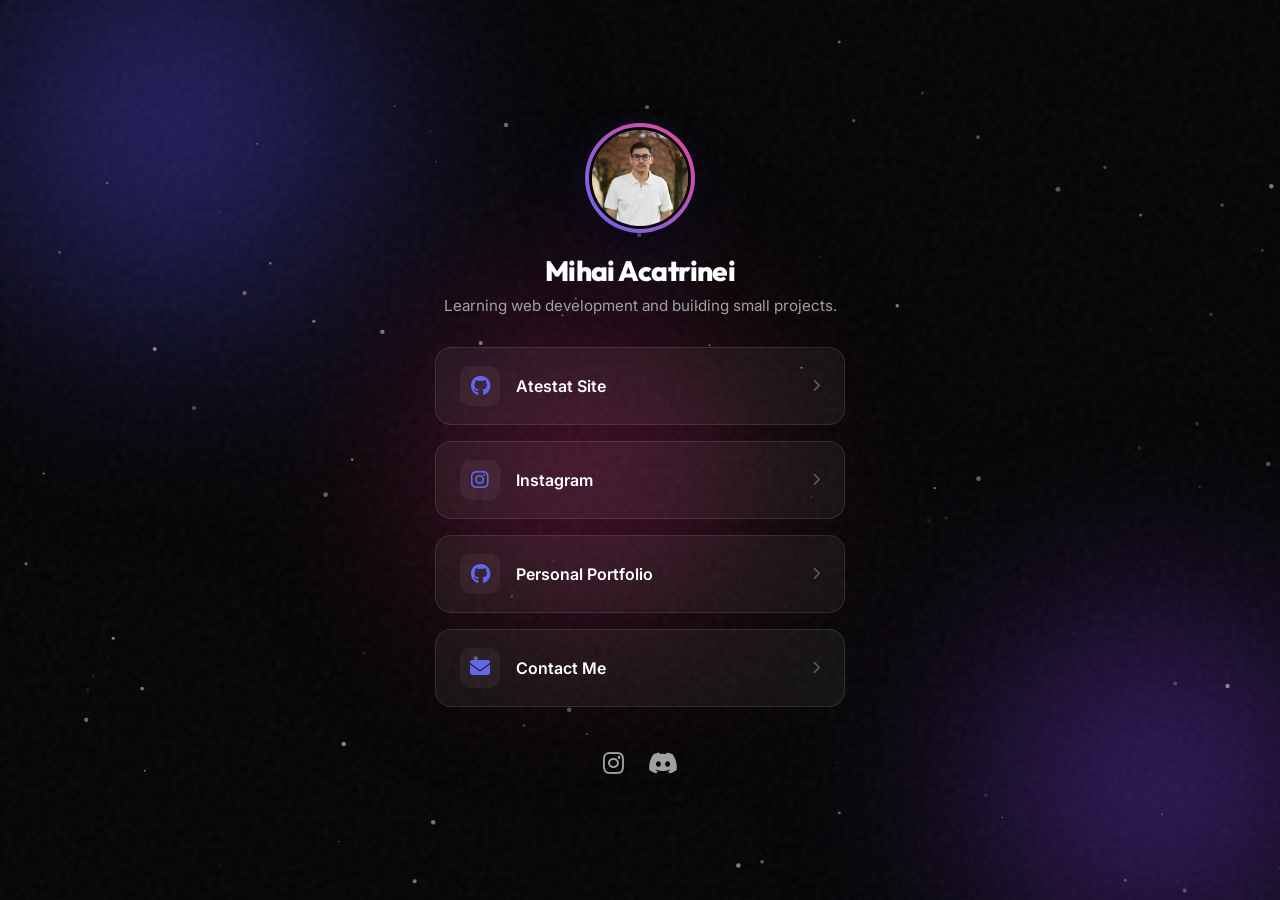
==== commit 843deb14: "Update index.html" ====
--- a/index.html
+++ b/index.html
@@ -28,7 +28,7 @@
     <main class="container">
         <header class="profile-section">
             <div class="profile-image-container">
-                <img src="profile1.png" alt="Profile Photo" id="profile-img">
+                <img src="profile1.png" oncontextmenu="false;" draggable="false" alt="Profile Photo" id="profile-img">
             </div>
             <h1 id="profile-name">Mihai Acatrinei</h1>
             <p id="profile-bio">Learning web development and building small projects.</p>
